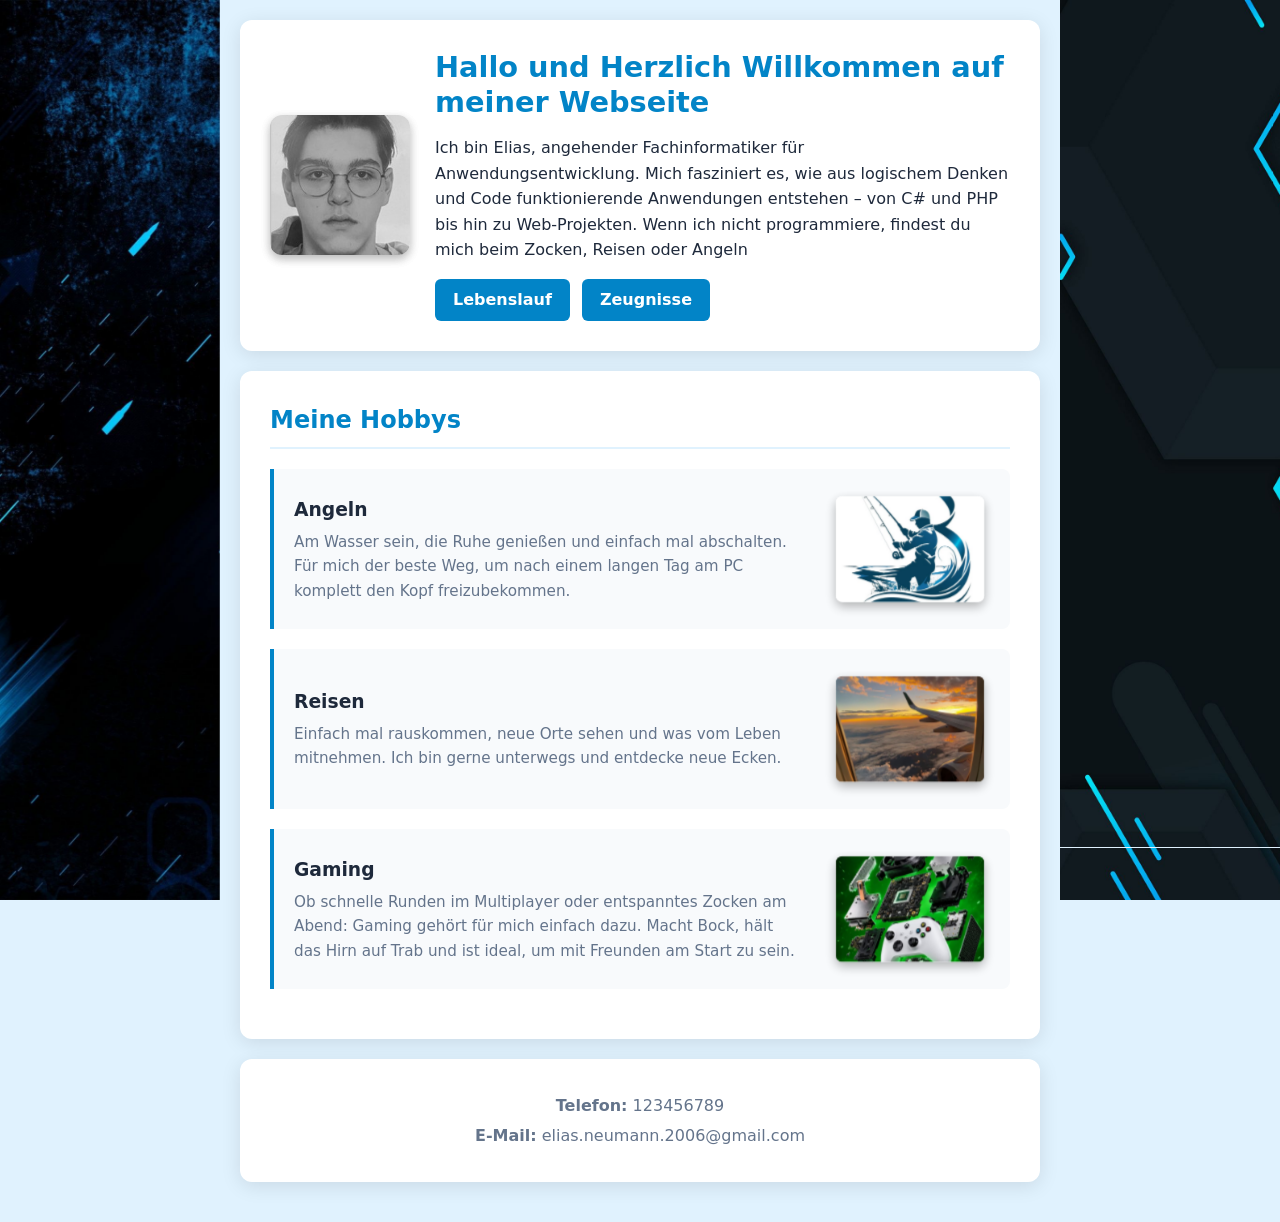
==== index.html @ 6f25a71f "Rename startseite.html to index.html" ====
<!DOCTYPE html>
<html lang="de">
<head>
    <meta charset="UTF-8">
    <meta name="viewport" content="width=device-width, initial-scale=1.0">
    <title>Mein Portfolio</title>
    <!-- Einbindung der externen CSS-Datei -->
    <link rel="stylesheet" href="Portfoliostyle.css">
</head>
<body>

    <!-- Kopfbereich / Begrüßung -->
    <header>
        <div class="header-container">
            <!-- Platzhalter für das Foto (links) -->
            <div class="header-photo">
                <img src="Foto.jpg" alt="Profilbild von Elias" class="header-photo">
            </div>
            
            <!-- Begrüßungstext und Buttons (rechts) -->
            <div class="header-text">
                <h1>Hallo und Herzlich Willkommen auf meiner Webseite</h1>
                
                <p>Ich bin Elias, angehender Fachinformatiker für Anwendungsentwicklung. Mich fasziniert es,
                    wie aus logischem Denken und Code funktionierende Anwendungen entstehen 
                    – von C# und PHP bis hin zu Web-Projekten. Wenn ich nicht programmiere,
                     findest du mich beim Zocken, Reisen oder Angeln
                </p>  
                
                <nav> 
                    <a href="lebenslauf.html">Lebenslauf</a> 
                    <a href="zeugnisse.html">Zeugnisse</a>
                </nav>
            </div>
        </div>
    </header>

    <!-- Hauptinhalt der Seite -->
    <main>
        <!-- Sektion über meine Hobbys -->
        <section> 
            <h2>Meine Hobbys</h2> 

            <!-- HOBBY 1: ANGELN -->
            <article class="hobby-card">
                <div class="hobby-content">
                    <h3>Angeln</h3>
                    <p>Am Wasser sein, die Ruhe genießen und einfach mal abschalten. Für mich der beste Weg, um nach einem langen Tag am PC komplett den Kopf freizubekommen.</p>
                </div>
                <!-- 3D Prisma Slider -->
                <div class="hobby-slider-3d-stage">
                    <div class="hobby-cube">
                        <img src="angeln1.jpg" alt="Angeln Bild 1" class="slide">
                        <img src="angeln2.jpg" alt="Angeln Bild 2" class="slide">
                        <img src="angeln3.jpg" alt="Angeln Bild 3" class="slide">
                    </div>
                </div>
            </article>

            <!-- HOBBY 2: REISEN -->
            <article class="hobby-card">
                <div class="hobby-content">
                    <h3>Reisen</h3>
                    <p>Einfach mal rauskommen, neue Orte sehen und was vom Leben mitnehmen. Ich bin gerne unterwegs und entdecke neue Ecken.</p>
                </div>
                <!-- 3D Prisma Slider -->
                <div class="hobby-slider-3d-stage">
                    <div class="hobby-cube">
                        <img src="reisen1.jpg" alt="Reisen Bild 1" class="slide">
                        <img src="reisen2.jpg" alt="Reisen Bild 2" class="slide">
                        <img src="reisen3.jpg" alt="Reisen Bild 3" class="slide">
                    </div>
                </div>
            </article>

            <!-- HOBBY 3: GAMING -->
            <article class="hobby-card">
                <div class="hobby-content">
                    <h3>Gaming</h3>
                    <p>Ob schnelle Runden im Multiplayer oder entspanntes Zocken am Abend: Gaming gehört für mich einfach dazu. Macht Bock, hält das Hirn auf Trab und ist ideal, um mit Freunden am Start zu sein.</p>
                </div>
                <!-- 3D Prisma Slider -->
                <div class="hobby-slider-3d-stage">
                    <div class="hobby-cube">
                        <img src="gaming1.jpg" alt="Gaming Bild 1" class="slide">
                        <img src="gaming2.jpg" alt="Gaming Bild 2" class="slide">
                        <img src="gaming3.jpg" alt="Gaming Bild 3" class="slide">
                    </div>
                </div>
            </article>

        </section>
    </main>

    <!-- Fußzeile / Kontakt -->
    <footer>
        <p><strong>Telefon:</strong> 123456789</p>
        <p><strong>E-Mail:</strong> elias.neumann.2006@gmail.com</p>
    </footer>

</body>
</html>
---- Portfoliostyle.css ----
/* ============================================================
   1. Grundlegendes Styling, Farben & Variablen
   ============================================================ */
:root {
    --bg-color: #e0f2fe;        /* Sanftes Babyblau */
    --card-bg: #ffffff;         /* Weiß für die Karten */
    --primary: #0284c7;         /* Kräftiges Blau */
    --primary-hover: #0369a1;   /* Dunkleres Blau für Hover */
    --text-main: #1e293b;       /* Dunkles Grau */
    --text-muted: #64748b;      /* Dezentere Textfarbe */
    --accent: #f8fafc;          /* Sehr helles Grau */
}

* {
    box-sizing: border-box; /* Wichtig für korrekte Größenberechnung */
}

body {
    font-family: 'Segoe UI', system-ui, -apple-system, sans-serif;
    color: var(--text-main);
    margin: 0;
    padding: 20px;
    line-height: 1.6;
    background-color: var(--bg-color);
}

/* ============================================================
   2. 3D-Hintergrund-Banner (Links & Rechts)
   ============================================================ */
/* Wir nutzen Pseudo-Elemente, um die Banner stabil zu platzieren */
body::before,
body::after {
    content: "";
    position: fixed;
    top: 0;
    width: calc(50vw - 420px); /* Symmetrische Breite */
    height: 100vh;
    background-size: cover;
    background-position: center;
    background-repeat: no-repeat;
    z-index: -1; /* Hinter dem Inhalt */
}

/* Linkes Banner */
body::before {
    left: 0;
    background-image: url('banner-links.jpg'); /* Prüfe, ob die Datei existiert! */
}

/* Rechtes Banner */
body::after {
    right: 0;
    background-image: url('banner-rechts.jpg'); /* Prüfe, ob die Datei existiert! */
}

/* Banner ausblenden auf schmalen Bildschirmen */
@media (max-width: 1100px) {
    body::before, body::after {
        display: none;
    }
}

/* ============================================================
   3. Zentrierter Hauptcontainer (Karten-Stil)
   ============================================================ */
header, main, footer {
    max-width: 800px;
    margin: 0 auto 20px auto; /* Exakte Zentrierung */
    background-color: var(--card-bg);
    padding: 30px;
    border-radius: 12px;
    box-shadow: 0 4px 20px rgba(0, 0, 0, 0.1);
    position: relative;
    z-index: 10;
}

/* ============================================================
   4. Header Layout (Foto links, Text rechts)
   ============================================================ */
.header-container {
    display: flex;
    align-items: center;
    gap: 25px;
}

.header-photo {
    width: 140px;
    height: 140px;
    object-fit: cover; /* Wichtig: Das Bild passt sich perfekt an, ohne verzerrt zu werden */
    border-radius: 12px; /* Schöne abgerundete Ecken */
    box-shadow: 0 4px 10px rgba(0, 0, 0, 0.15); /* Subtiler Schatten für Tiefenwirkung */
    flex-shrink: 0;
}

.header-text {
    flex-grow: 1;
}

h1 {
    margin: 0 0 10px 0;
    color: var(--primary);
    font-size: 1.8rem;
    line-height: 1.2;
}

nav {
    margin-top: 15px;
    display: flex;
    gap: 12px;
}

nav a {
    padding: 8px 18px;
    background-color: var(--primary);
    color: white;
    text-decoration: none;
    border-radius: 6px;
    font-weight: 600;
    transition: background-color 0.2s;
}

nav a:hover {
    background-color: var(--primary-hover);
}

/* ============================================================
   5. Hobbys & 3D-Prisma-Slider
   ============================================================ */
h2 {
    color: var(--primary);
    border-bottom: 2px solid var(--bg-color);
    padding-bottom: 8px;
    margin-top: 0;
}

/* Die Karte, die Text und 3D-Würfel hält */
.hobby-card {
    display: flex;
    align-items: center;
    gap: 30px;
    background-color: var(--accent);
    border-left: 4px solid var(--primary);
    padding: 20px;
    margin-bottom: 20px;
    border-radius: 0 8px 8px 0;
    overflow: hidden; /* Verhindert, dass der 3D-Würfel raussteht */
}

.hobby-content {
    flex: 1;
}

.hobby-content h3 {
    margin: 0 0 5px 0;
}

.hobby-content p {
    margin: 0;
    color: var(--text-muted);
    font-size: 0.95rem;
}

/* 3D-Bühne (Der Container, der die Perspektive gibt) */
.hobby-slider-3d-stage {
    width: 160px; /* Breite des 3D-Bereichs */
    height: 120px;
    flex-shrink: 0; /* Wichtig: Behält die Größe */
    perspective: 800px; /* Erzeugt 3D-Tiefe */
    display: flex;
    justify-content: center;
    align-items: center;
}

/* Der rotierende Körper */
.hobby-cube {
    width: 100%;
    height: 100%;
    position: relative;
    transform-style: preserve-3d; /* Wichtig für echtes 3D */
    animation: rotatePrism 15s infinite linear; /* Etwas langsamer */
}

/* Die einzelnen Bilder */
.hobby-cube .slide {
    position: absolute;
    width: 140px; /* Feste Breite für die 3D-Seiten */
    height: 100px; /* Feste Höhe */
    left: 10px;
    top: 10px;
    object-fit: cover;
    border-radius: 6px;
    box-shadow: 0 4px 10px rgba(0,0,0,0.3);
    backface-visibility: hidden; /* Verbessert Performance und Optik */
}

/* 3D-Positionierung (Dreieck mit translateZ nach außen) */
.hobby-cube .slide:nth-child(1) {
    transform: rotateY(0deg) translateZ(45px);
}

.hobby-cube .slide:nth-child(2) {
    transform: rotateY(120deg) translateZ(40px);
}

.hobby-cube .slide:nth-child(3) {
    transform: rotateY(240deg) translateZ(50px);
}

/* Die Drehanimation */
@keyframes rotatePrism {
    from { transform: rotateY(0deg); }
    to { transform: rotateY(360deg); }
}

/* ============================================================
   6. Footer
   ============================================================ */
footer {
    text-align: center;
    color: var(--text-muted);
}

footer p {
    margin: 4px 0;
}

/*=============================================================
7.Banner an der Seite
===============================================================*/

/* Linkes Banner */
body::before {
    left: 0;
    background-image: url('links.jpg'); /* Hier den Namen deines linken Bildes eintragen */
}

/* Rechtes Banner */
body::after {
    right: 0;
    background-image: url('rechts.jpg'); /* Hier den Namen deines rechten Bildes eintragen */
}

/* ============================================================
   8. Lebenslauf spezifische Styles
   ============================================================ */
.cv-section {
    margin-bottom: 30px;
}

.cv-entry {
    display: flex;
    gap: 20px;
    padding: 12px 0;
    border-bottom: 1px solid var(--accent);
}

.cv-entry:last-child {
    border-bottom: none;
}

.cv-time {
    width: 160px;
    font-weight: 600;
    color: var(--primary);
    flex-shrink: 0;
}

.cv-details {
    flex-grow: 1;
}

.cv-details h3 {
    margin: 0 0 4px 0;
    font-size: 1.1rem;
}

.cv-details p {
    margin: 0;
    color: var(--text-muted);
    font-size: 0.95rem;
}

/* Skill Tags (C#, PHP, etc.) */
.cv-skills {
    display: flex;
    flex-wrap: wrap;
    gap: 10px;
    margin-top: 10px;
}

.skill-tag {
    background-color: var(--accent);
    color: var(--primary);
    border: 1px solid var(--primary);
    padding: 6px 14px;
    border-radius: 20px;
    font-weight: 600;
    font-size: 0.9rem;
}
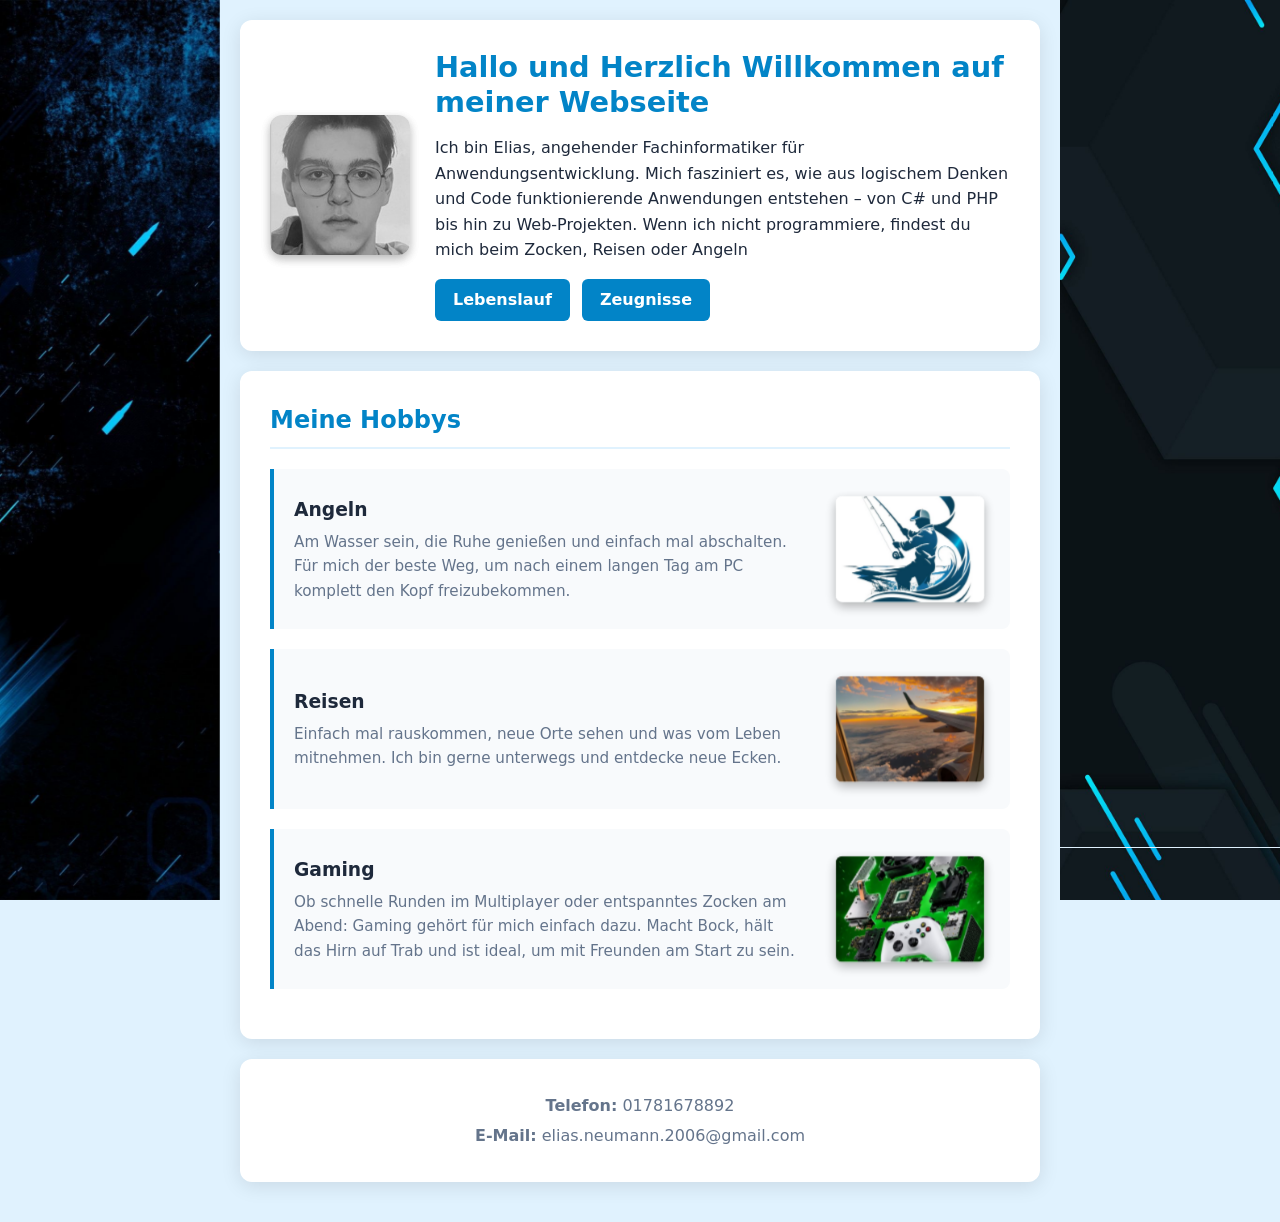
==== commit bdcae1d3: "Update index.html" ====
--- a/index.html
+++ b/index.html
@@ -94,7 +94,7 @@
 
     <!-- Fußzeile / Kontakt -->
     <footer>
-        <p><strong>Telefon:</strong> 123456789</p>
+        <p><strong>Telefon:</strong> 01781678892</p>
         <p><strong>E-Mail:</strong> elias.neumann.2006@gmail.com</p>
     </footer>
 
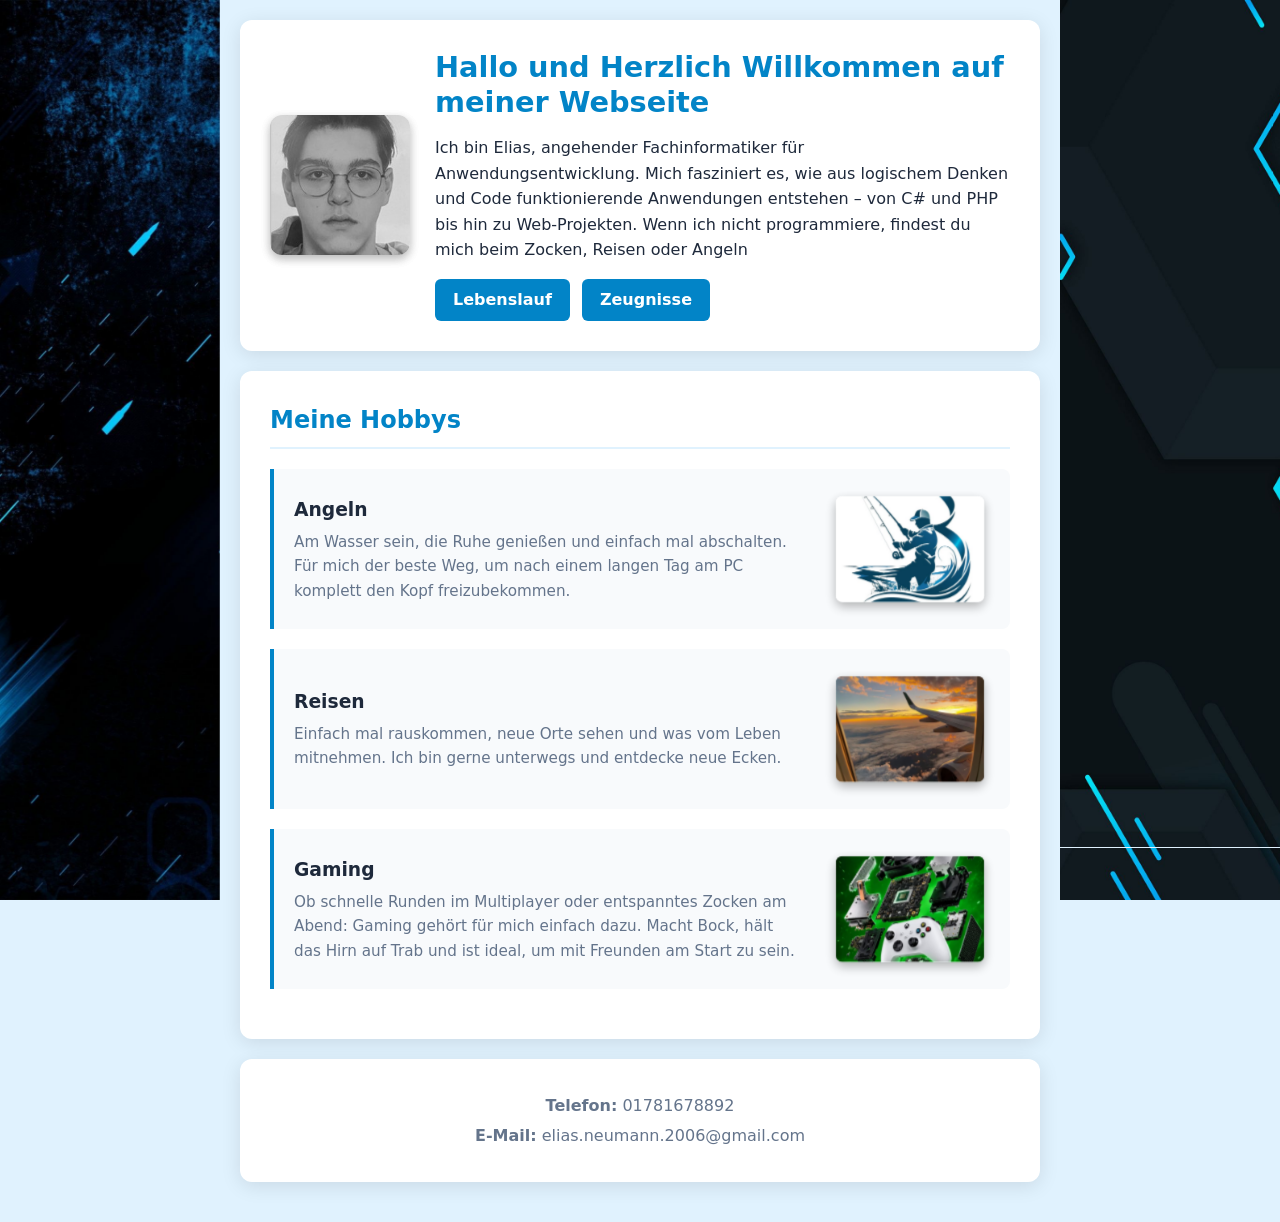
==== commit f61e0a0d: "Add files via upload" ====
--- a/index.html
+++ b/index.html
@@ -99,4 +99,4 @@
     </footer>
 
 </body>
-</html>
+</html>
